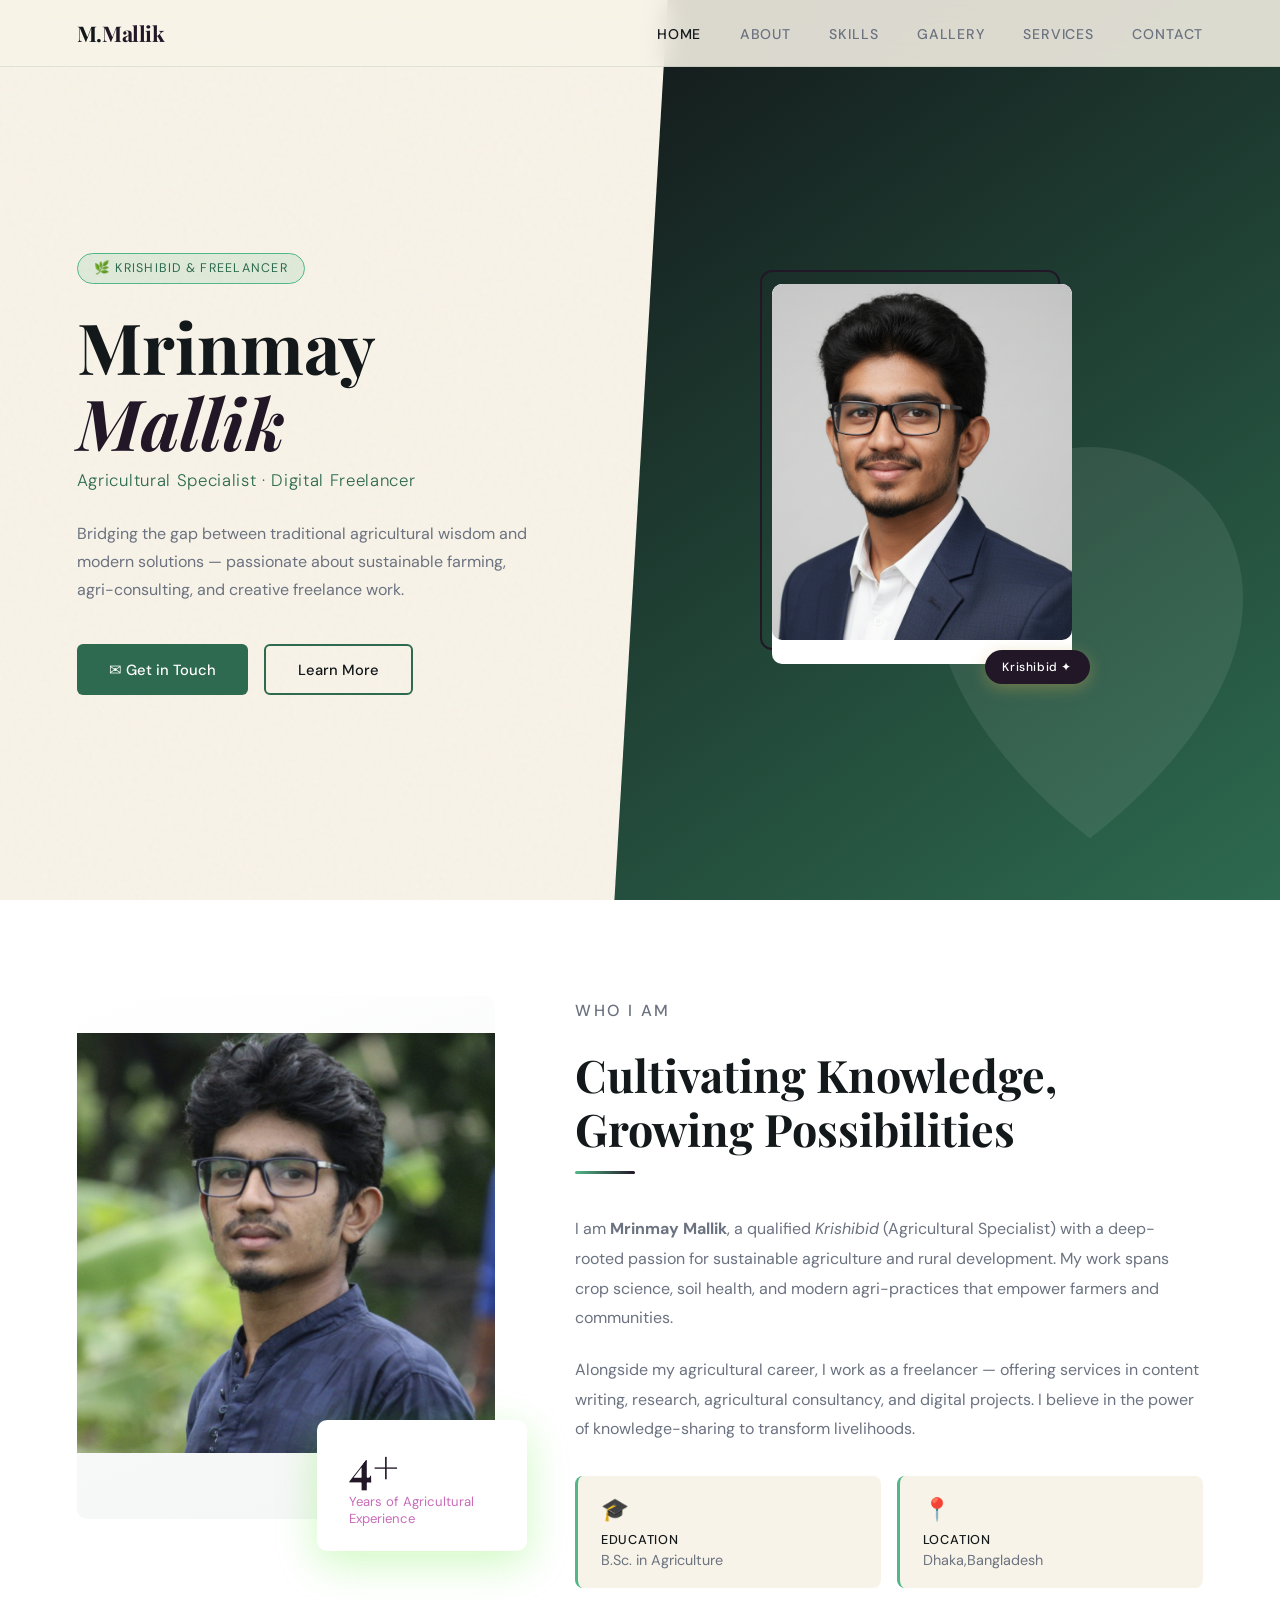
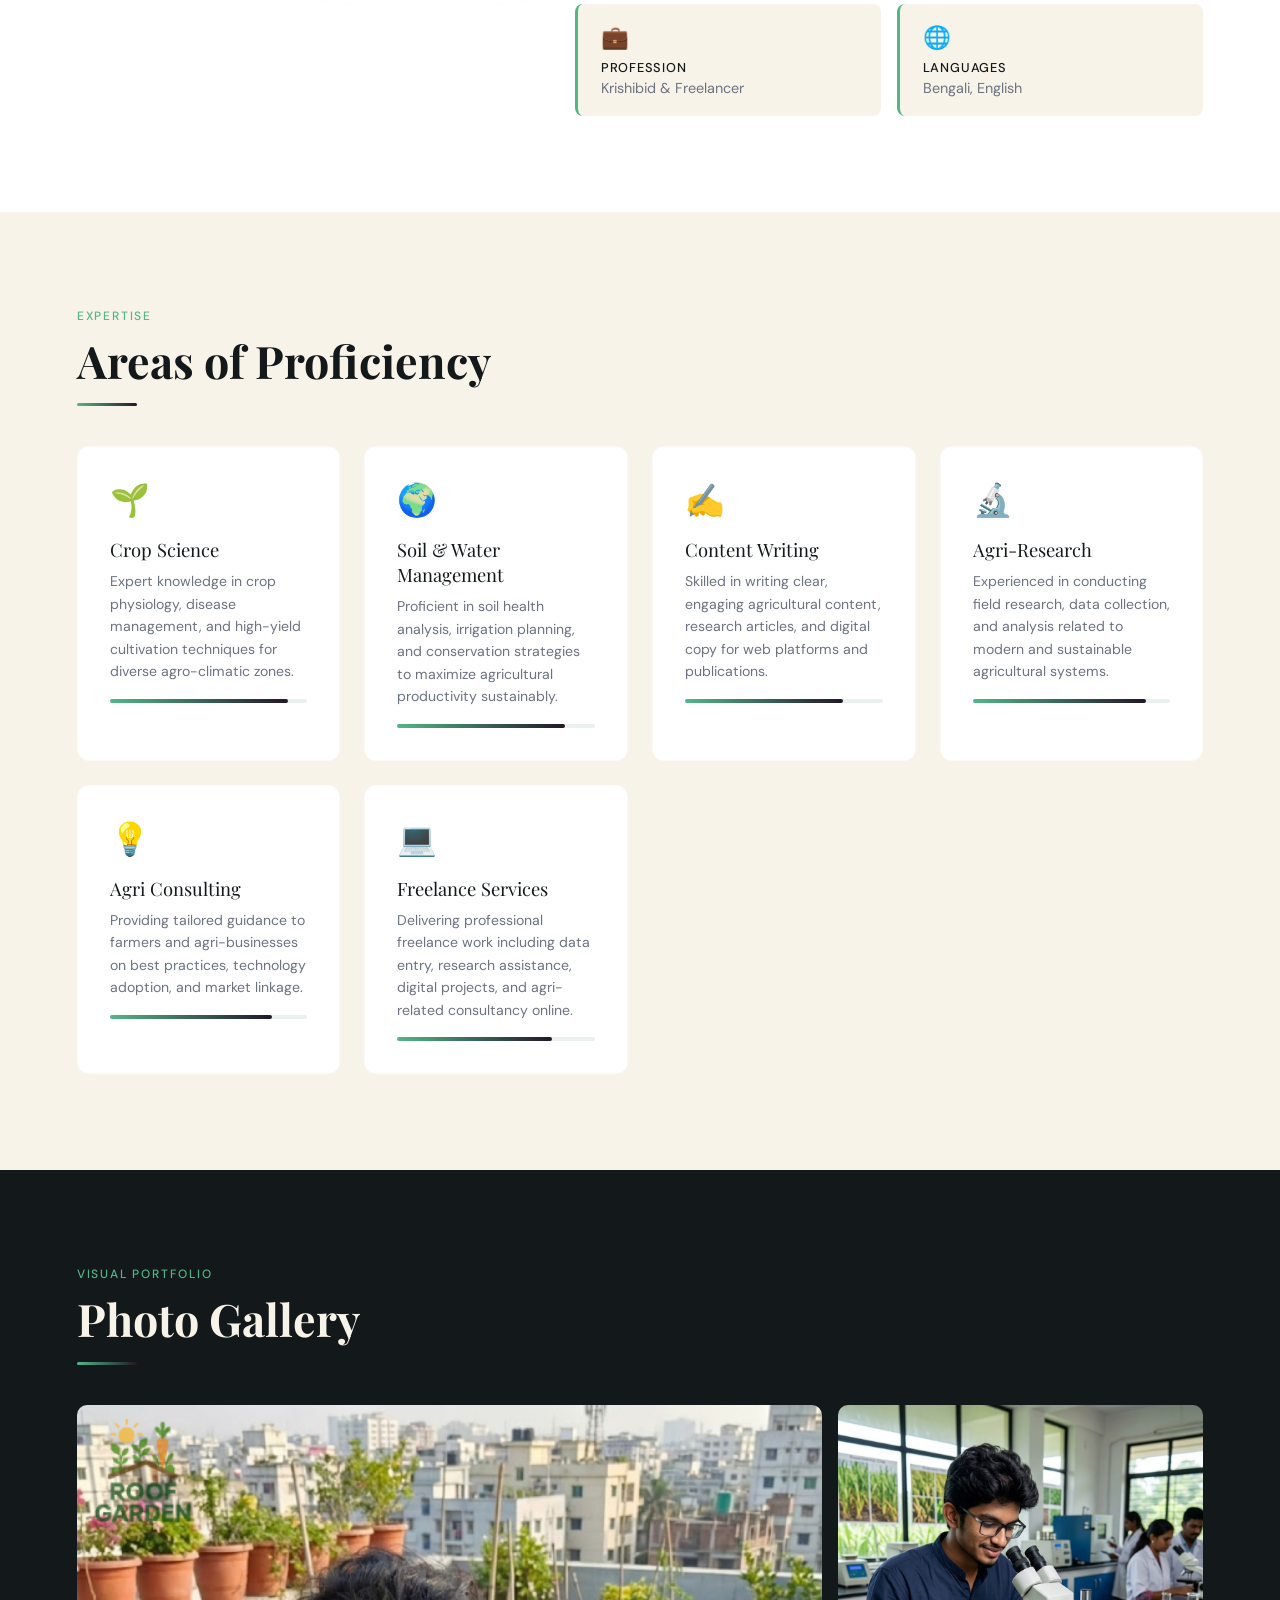
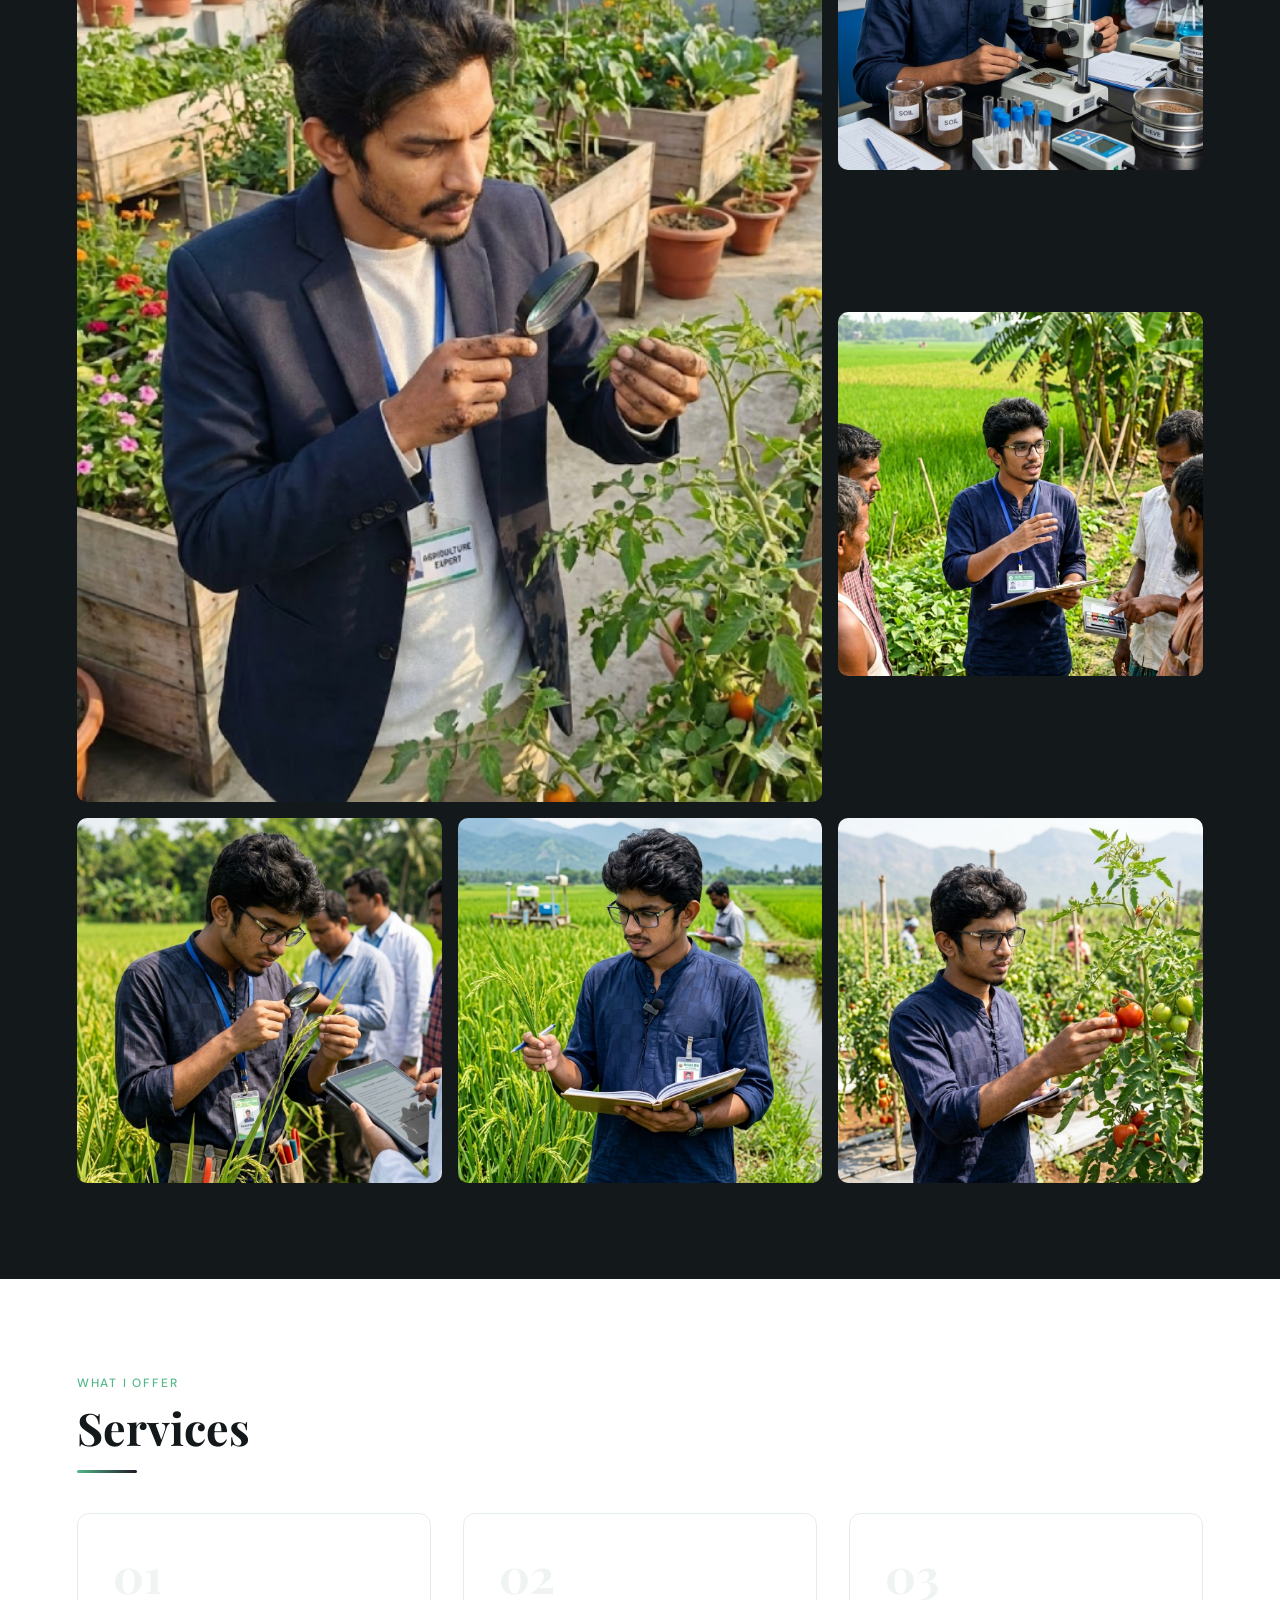
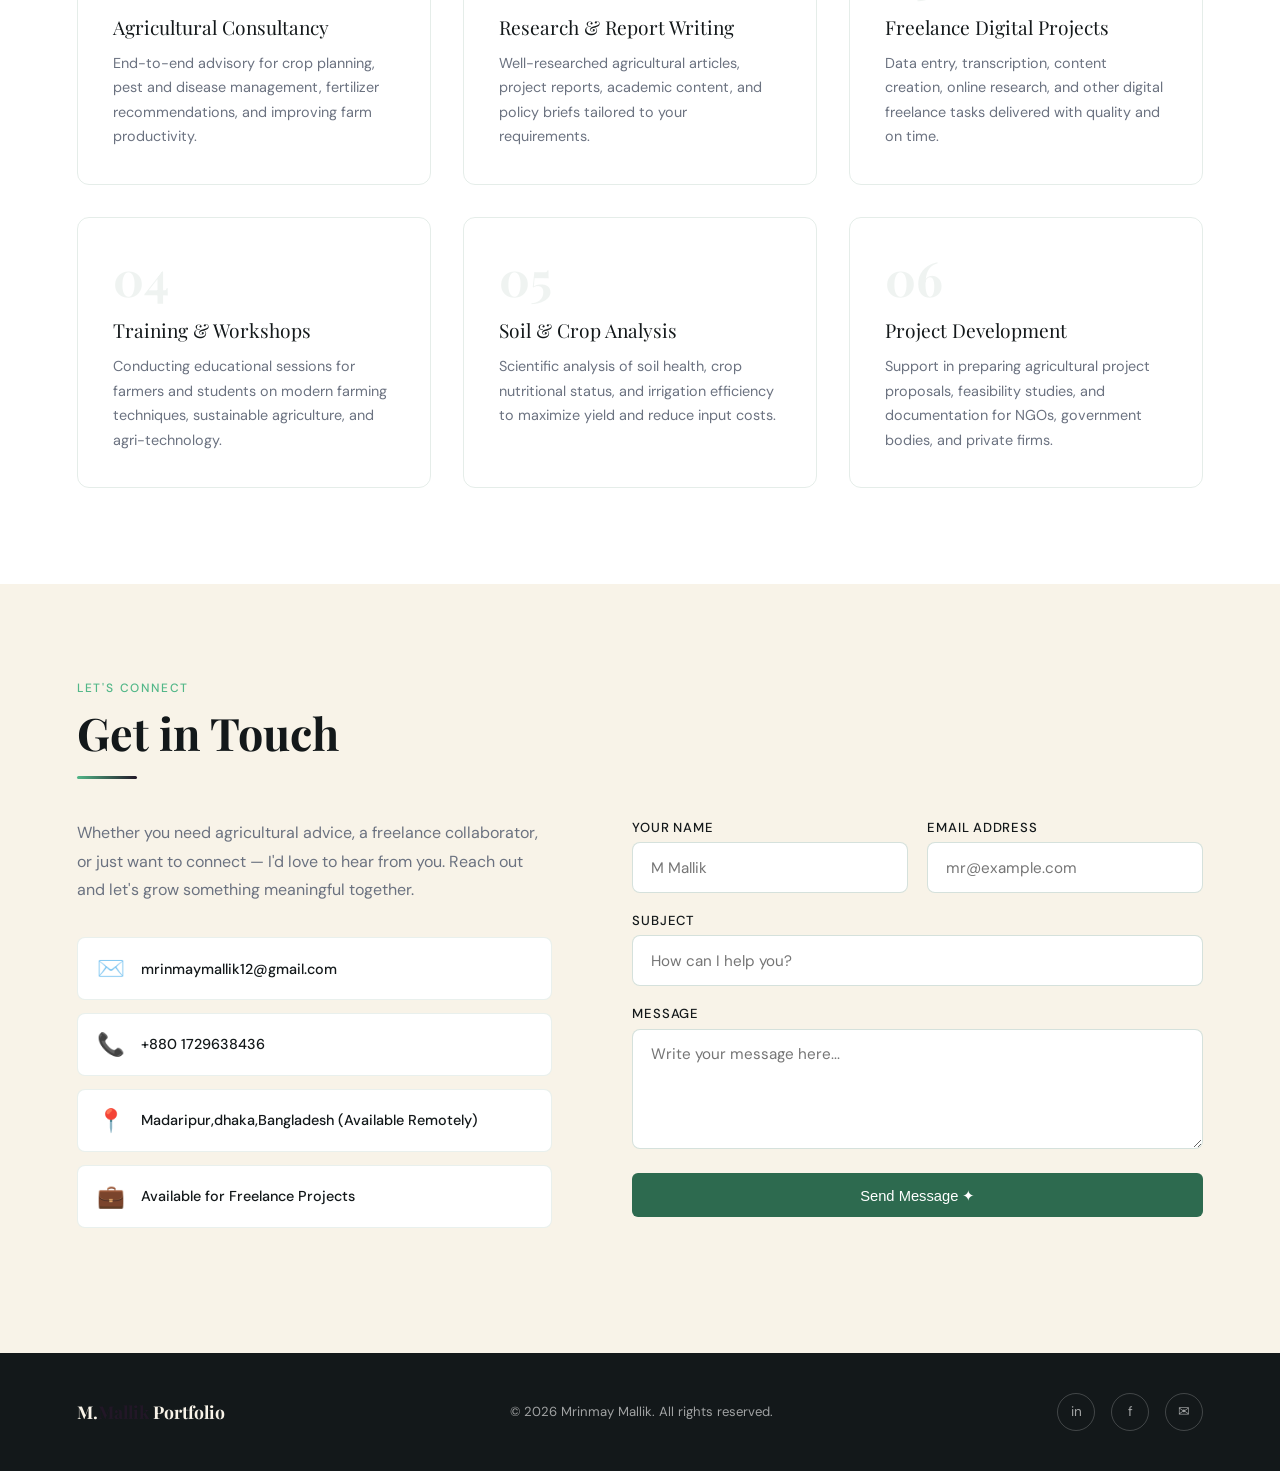
==== index.html @ f2aa1dc9 "Initial commit" ====
<!DOCTYPE html>
<html lang="en">
<head>
  <meta charset="UTF-8" />
  <meta name="viewport" content="width=device-width, initial-scale=1.0"/>
  <title>Mrinmay Mallik — Krishibid & Freelancer</title>
  <link href="https://fonts.googleapis.com/css2?family=Playfair+Display:ital,wght@0,400;0,700;1,400&family=DM+Sans:wght@300;400;500&display=swap" rel="stylesheet"/>
  <style>
    :root {
      --green-deep:   #13181a;
      --green-mid:    #2d6a4f;
      --green-light:  #52b788;
      --gold:         #221727;
      --cream:        #f8f3e8;
      --text-dark:    #1a1a1a;
      --text-muted:   #6b7280;
      --white:        #ffffff;
    }

    *, *::before, *::after { box-sizing: border-box; margin: 0; padding: 0; }

    html { scroll-behavior: smooth; }

    body {
      font-family: 'DM Sans', sans-serif;
      background: var(--cream);
      color: var(--text-dark);
      overflow-x: hidden;
    }

    /* ─── NOISE TEXTURE OVERLAY ─── */
    body::before {
      content: '';
      position: fixed; inset: 0;
      background-image: url("data:image/svg+xml,%3Csvg viewBox='0 0 200 200' xmlns='http://www.w3.org/2000/svg'%3E%3Cfilter id='n'%3E%3CfeTurbulence type='fractalNoise' baseFrequency='0.9' numOctaves='4' stitchTiles='stitch'/%3E%3C/filter%3E%3Crect width='100%25' height='100%25' filter='url(%23n)' opacity='0.04'/%3E%3C/svg%3E");
      pointer-events: none; z-index: 0;
    }

    /* ─── NAV ─── */
    nav {
      position: fixed; top: 0; left: 0; right: 0; z-index: 100;
      display: flex; justify-content: space-between; align-items: center;
      padding: 1.2rem 6%;
      background: rgba(248, 243, 232, 0.88);
      backdrop-filter: blur(12px);
      border-bottom: 1px solid rgba(45, 106, 79, 0.12);
      transition: box-shadow 0.3s;
    }
    nav.scrolled { box-shadow: 0 4px 30px rgba(0,0,0,0.07); }
    .nav-logo {
      font-family: 'Playfair Display', serif;
      font-size: 1.35rem; font-weight: 700;
      color: var(--green-deep);
      letter-spacing: -0.02em;
    }
    .nav-logo span { color: var(--gold); }
    .nav-links { display: flex; gap: 2.4rem; list-style: none; }
    .nav-links a {
      font-size: 0.88rem; font-weight: 500;
      color: var(--text-muted);
      text-decoration: none; letter-spacing: 0.06em; text-transform: uppercase;
      position: relative; transition: color 0.25s;
    }
    .nav-links a::after {
      content: ''; position: absolute; bottom: -4px; left: 0; width: 0; height: 2px;
      background: var(--green-light); transition: width 0.3s;
    }
    .nav-links a:hover { color: var(--green-deep); }
    .nav-links a:hover::after { width: 100%; }

    /* Hamburger */
    .hamburger { display: none; flex-direction: column; gap: 5px; cursor: pointer; }
    .hamburger span { display: block; width: 24px; height: 2px; background: var(--green-deep); transition: 0.3s; }
    .hamburger.open span:nth-child(1) { transform: translateY(7px) rotate(45deg); }
    .hamburger.open span:nth-child(2) { opacity: 0; }
    .hamburger.open span:nth-child(3) { transform: translateY(-7px) rotate(-45deg); }

    /* ─── HERO ─── */
    #hero {
      min-height: 100vh;
      display: grid; grid-template-columns: 1fr 1fr;
      align-items: center;
      padding: 8rem 6% 5rem;
      position: relative; overflow: hidden;
    }
    .hero-bg {
      position: absolute; right: 0; top: 0; bottom: 0; width: 52%;
      background: linear-gradient(145deg, var(--green-deep) 0%, var(--green-mid) 100%);
      clip-path: polygon(8% 0, 100% 0, 100% 100%, 0 100%);
      z-index: 0;
    }
    .hero-bg-leaf {
      position: absolute; right: 3%; bottom: 5%; width: 340px; opacity: 0.08;
    }
    .hero-content { position: relative; z-index: 1; }
    .hero-badge {
      display: inline-block;
      background: rgba(82, 183, 136, 0.15);
      border: 1px solid var(--green-light);
      color: var(--green-mid); font-size: 0.78rem;
      letter-spacing: 0.1em; text-transform: uppercase;
      padding: 0.4rem 1rem; border-radius: 100px; margin-bottom: 1.5rem;
    }
    .hero-name {
      font-family: 'Playfair Display', serif;
      font-size: clamp(3rem, 5.5vw, 5.2rem);
      line-height: 1.08; font-weight: 700;
      color: var(--green-deep); margin-bottom: 0.6rem;
    }
    .hero-name em { color: var(--gold); font-style: italic; }
    .hero-title {
      font-size: 1.05rem; font-weight: 300; letter-spacing: 0.04em;
      color: var(--green-mid); margin-bottom: 1.8rem;
    }
    .hero-desc {
      font-size: 1rem; color: var(--text-muted); line-height: 1.75;
      max-width: 460px; margin-bottom: 2.5rem;
    }
    .hero-cta {
      display: flex; gap: 1rem; flex-wrap: wrap;
    }
    .btn-primary {
      background: var(--green-mid); color: var(--white);
      padding: 0.85rem 2rem; border-radius: 6px;
      text-decoration: none; font-weight: 500; font-size: 0.92rem;
      border: none; cursor: pointer;
      transition: background 0.25s, transform 0.2s;
      display: inline-flex; align-items: center; gap: 0.5rem;
    }
    .btn-primary:hover { background: var(--green-deep); transform: translateY(-2px); }
    .btn-outline {
      background: transparent; color: var(--green-deep);
      padding: 0.85rem 2rem; border-radius: 6px;
      text-decoration: none; font-weight: 500; font-size: 0.92rem;
      border: 2px solid var(--green-mid); cursor: pointer;
      transition: all 0.25s;
      display: inline-flex; align-items: center; gap: 0.5rem;
    }
    .btn-outline:hover { background: var(--green-mid); color: white; transform: translateY(-2px); }

    /* Hero photo right side */
    .hero-photo-wrap {
      position: relative; z-index: 1;
      display: flex; justify-content: center; align-items: center;
    }
    .hero-photo-frame {
      width: 300px; height: 380px;
      position: relative;
  
    }
    .hero-photo-frame::before {
      content: '';
      position: absolute; top: -14px; left: -12px;
      width: 100%; height: 100%;
      border: 2px solid var(--gold); border-radius: 12px;
      z-index: 0;
    }
    .hero-photo-frame .photo-placeholder {
      width: 100%; height: 100%; border-radius: 10px;
      background: linear-gradient(160deg, #ffffff 0%, #ffffff 100%);
      position: relative; z-index: 1; overflow: hidden;
      display: flex; flex-direction: column;
      align-items: center; justify-content: flex-end;
      padding-bottom: 1.5rem;
     .photo-placeholder{
    overflow: hidden;
}
    }
    .photo-icon {
      font-size: 5.5rem; line-height: 1; margin-bottom: 0.5rem;
    }
    .photo-upload-hint {
      font-size: 0.78rem; color: hsla(216, 73%, 30%, 0.6);
      text-align: center; line-height: 1.5; padding: 0 1rem;
    }
    /* If user adds actual img tag inside .photo-placeholder */
    .hero-photo-frame .photo-placeholder img {
      position: absolute; inset: 0; width: 100%; height: 100%; object-fit: cover;
    }
    .hero-photo-label {
      position: absolute; bottom: -20px; right: -18px; z-index: 2;
      background: var(--gold); color: var(--white);
      font-size: 0.75rem; font-weight: 500; letter-spacing: 0.05em;
      padding: 0.55rem 1.1rem; border-radius: 100px;
      box-shadow: 0 4px 16px rgba(201,168,76,0.4);
    }

    /* ─── SECTION COMMON ─── */
    section { padding: 6rem 6%; position: relative; }
    .section-label {
      font-size: 0.75rem; letter-spacing: 0.15em; text-transform: uppercase;
      color: var(--green-light); font-weight: 500; margin-bottom: 0.6rem;
    }
    .section-title {
      font-family: 'Playfair Display', serif;
      font-size: clamp(2rem, 3.5vw, 2.8rem);
      color: var(--green-deep); line-height: 1.2; margin-bottom: 1rem;
    }
    .section-divider {
      width: 60px; height: 3px;
      background: linear-gradient(90deg, var(--green-light), var(--gold));
      border-radius: 2px; margin-bottom: 2.5rem;
    }

    /* ─── ABOUT ─── */
    #about { background: var(--white); }
    .about-grid {
      display: grid; grid-template-columns: 1fr 1.5fr;
      gap: 5rem; align-items: start;
    }
    .about-image-stack { position: relative; }
    .about-main-img {
      width: 100%; border-radius: 10px;
      background: linear-gradient(160deg, #ffffff 0%, #f4f5f5 100%);
      aspect-ratio: 4/5; overflow: hidden;
      display: flex; align-items: center; justify-content: center;
      font-size: 6rem;
    }
    .about-main-img img { width: 100%; height: 100%; object-fit: cover; }
    .about-accent-card 
    {
      position: absolute; bottom: -2rem; right: -2rem;
      background: var(--white); color: var(--white);
      padding: 1.5rem 2rem; border-radius: 10px;
      width: 210px;
      box-shadow: 0 12px 40px rgba(63, 236, 10, 0.25);
    }
    .accent-card-num {
      font-family: 'Playfair Display', serif;
      font-size: 2.8rem; font-weight: 700; color: var(--gold);
      line-height: 1;
    }
    .accent-card-text { font-size: 0.82rem; color: rgba(177, 46, 155, 0.7); margin-top: 0.3rem; }

    .about-text p {
      font-size: 1rem; line-height: 1.85; color: var(--text-muted);
      margin-bottom: 1.4rem;
    }
    .about-highlights {
      display: grid; grid-template-columns: 1fr 1fr;
      gap: 1rem; margin-top: 2rem;
    }
    .highlight-item {
      padding: 1.2rem 1.4rem;
      background: var(--cream); border-radius: 8px;
      border-left: 3px solid var(--green-light);
    }
    .highlight-icon { font-size: 1.4rem; margin-bottom: 0.4rem; }
    .highlight-label { font-size: 0.8rem; font-weight: 500; color: var(--green-deep); text-transform: uppercase; letter-spacing: 0.06em; }
    .highlight-val { font-size: 0.9rem; color: var(--text-muted); margin-top: 0.2rem; }

    /* ─── SKILLS ─── */
    #skills { background: var(--cream); }
    .skills-grid {
      display: grid; grid-template-columns: repeat(auto-fill, minmax(260px, 1fr));
      gap: 1.5rem; margin-top: 0.5rem;
    }
    .skill-card {
      background: var(--white); border-radius: 12px;
      padding: 2rem; border: 1px solid rgba(224, 216, 208, 0.1);
      transition: transform 0.3s, box-shadow 0.3s;
      cursor: default;
    }
    .skill-card:hover { transform: translateY(-6px); box-shadow: 0 16px 40px #a4aca81f; }
    .skill-icon { font-size: 2rem; margin-bottom: 1rem; }
    .skill-name { font-family: 'Playfair Display', serif; font-size: 1.15rem; color: var(--green-deep); margin-bottom: 0.5rem; }
    .skill-desc { font-size: 0.88rem; color: var(--text-muted); line-height: 1.6; }
    .skill-bar-wrap { margin-top: 1rem; height: 4px; background: rgba(45,106,79,0.1); border-radius: 2px; }
    .skill-bar { height: 100%; border-radius: 2px; background: linear-gradient(90deg, var(--green-light), var(--gold)); }

    /* ─── PHOTO GALLERY ─── */
    #gallery { background: var(--green-deep); }
    #gallery .section-label { color: var(--green-light); }
    #gallery .section-title { color: var(--cream); }
    .gallery-grid {
      display: grid;
      grid-template-columns: repeat(3, 1fr);
      grid-template-rows: auto;
      gap: 1rem;
    }
    .gallery-item {
      border-radius: 10px; overflow: hidden; position: relative;
      aspect-ratio: 1; cursor: pointer;
      background: rgba(245, 251, 253, 0.05);
      display: flex; align-items: center; justify-content: center;
      transition: transform 0.3s;
    }
    .gallery-item:hover { transform: scale(1.02); }
    .gallery-item:first-child { grid-column: 1 / 3; grid-row: 1 / 3; aspect-ratio: auto; min-height: 350px; }
    .gallery-item img { width: 100%; height: 100%; object-fit: cover; }
    .gallery-placeholder {
      display: flex; flex-direction: column;
      align-items: center; justify-content: center; gap: 0.5rem;
      font-size: 2rem; color: rgba(255,255,255,0.2);
      width: 100%; height: 100%; min-height: 140px;
    }
    .gallery-placeholder span { font-size: 0.75rem; letter-spacing: 0.08em; text-transform: uppercase; }
    .gallery-overlay {
      position: absolute; inset: 0;
      background: linear-gradient(to top, rgba(26,51,32,0.85) 0%, transparent 60%);
      opacity: 0; transition: opacity 0.3s;
      display: flex; align-items: flex-end; padding: 1.2rem;
      color: var(--cream); font-size: 0.85rem; font-weight: 500;
    }
    .gallery-item:hover .gallery-overlay { opacity: 1; }

    /* ─── SERVICES ─── */
    #services { background: var(--white); }
    .services-list { display: grid; grid-template-columns: repeat(auto-fill, minmax(300px, 1fr)); gap: 2rem; }
    .service-card {
      border: 1px solid rgba(45,106,79,0.12); border-radius: 12px; padding: 2.2rem;
      position: relative; overflow: hidden; transition: border-color 0.3s, transform 0.3s;
    }
    .service-card:hover { border-color: var(--green-light); transform: translateY(-4px); }
    .service-card::before {
      content: ''; position: absolute; top: 0; left: 0; width: 100%; height: 3px;
      background: linear-gradient(90deg, var(--green-light), var(--gold));
      transform: scaleX(0); transform-origin: left; transition: transform 0.3s;
    }
    .service-card:hover::before { transform: scaleX(1); }
    .service-num {
      font-family: 'Playfair Display', serif; font-size: 3rem; font-weight: 700;
      color: rgba(45,106,79,0.08); line-height: 1; margin-bottom: 1rem;
    }
    .service-title { font-family: 'Playfair Display', serif; font-size: 1.2rem; color: var(--green-deep); margin-bottom: 0.7rem; }
    .service-text { font-size: 0.9rem; color: var(--text-muted); line-height: 1.7; }

    /* ─── CONTACT ─── */
    #contact { background: var(--cream); }
    .contact-grid { display: grid; grid-template-columns: 1fr 1.2fr; gap: 5rem; }
    .contact-info p { font-size: 1rem; color: var(--text-muted); line-height: 1.8; margin-bottom: 2rem; }
    .contact-detail {
      display: flex; align-items: center; gap: 1rem;
      padding: 1rem 1.2rem; background: var(--white); border-radius: 8px;
      margin-bottom: 0.8rem; border: 1px solid rgba(45,106,79,0.1);
    }
    .contact-detail-icon { font-size: 1.4rem; flex-shrink: 0; }
    .contact-detail-text { font-size: 0.9rem; color: var(--green-deep); font-weight: 500; }

    .contact-form { display: flex; flex-direction: column; gap: 1.2rem; }
    .form-group label { font-size: 0.82rem; font-weight: 500; letter-spacing: 0.06em; text-transform: uppercase; color: var(--green-deep); display: block; margin-bottom: 0.4rem; }
    .form-group input,
    .form-group textarea {
      width: 100%; padding: 0.9rem 1.1rem;
      border: 1.5px solid rgba(45,106,79,0.2); border-radius: 8px;
      background: var(--white); font-family: 'DM Sans', sans-serif;
      font-size: 0.95rem; color: var(--text-dark);
      transition: border-color 0.25s, box-shadow 0.25s;
      outline: none;
    }
    .form-group input:focus,
    .form-group textarea:focus {
      border-color: var(--green-light);
      box-shadow: 0 0 0 3px rgba(82,183,136,0.15);
    }
    .form-group textarea { min-height: 120px; resize: vertical; }
    .form-row { display: grid; grid-template-columns: 1fr 1fr; gap: 1.2rem; }
    #form-status { font-size: 0.9rem; color: var(--green-mid); font-weight: 500; text-align: center; min-height: 1.4em; }

    /* ─── FOOTER ─── */
    footer {
      background: var(--green-deep); color: rgba(255,255,255,0.6);
      padding: 2.5rem 6%; display: flex; justify-content: space-between;
      align-items: center; flex-wrap: wrap; gap: 1rem;
    }
    footer .footer-brand {
      font-family: 'Playfair Display', serif; font-size: 1.1rem;
      color: var(--cream); font-weight: 700;
    }
    footer .footer-brand span { color: var(--gold); }
    footer .footer-text { font-size: 0.82rem; }
    .social-links { display: flex; gap: 1rem; }
    .social-links a {
      width: 38px; height: 38px; border-radius: 50%;
      border: 1px solid rgba(255,255,255,0.2);
      display: flex; align-items: center; justify-content: center;
      color: rgba(255,255,255,0.6); text-decoration: none; font-size: 0.85rem;
      transition: background 0.25s, color 0.25s;
    }
    .social-links a:hover { background: var(--green-light); color: white; }

    /* ─── SCROLL TO TOP ─── */
    #scrollTop {
      position: fixed; bottom: 2rem; right: 2rem;
      width: 44px; height: 44px; border-radius: 50%;
      background: var(--green-mid); color: white;
      border: none; cursor: pointer; font-size: 1.1rem;
      display: flex; align-items: center; justify-content: center;
      opacity: 0; transform: translateY(12px);
      transition: opacity 0.3s, transform 0.3s;
      box-shadow: 0 4px 16px rgba(45,106,79,0.3); z-index: 99;
    }
    #scrollTop.visible { opacity: 1; transform: translateY(0); }
    #scrollTop:hover { background: var(--green-deep); }

    /* ─── ANIMATIONS ─── */
    .reveal {
      opacity: 0; transform: translateY(28px);
      transition: opacity 0.7s ease, transform 0.7s ease;
    }
    .reveal.visible { opacity: 1; transform: none; }
    .reveal-delay-1 { transition-delay: 0.1s; }
    .reveal-delay-2 { transition-delay: 0.2s; }
    .reveal-delay-3 { transition-delay: 0.3s; }

    /* ─── RESPONSIVE ─── */
    @media (max-width: 900px) {
      #hero { grid-template-columns: 1fr; padding-top: 7rem; }
      .hero-bg { display: none; }
      .hero-photo-wrap { margin-top: 3rem; }
      .about-grid { grid-template-columns: 1fr; gap: 3rem; }
      .about-accent-card { right: 0; }
      .contact-grid { grid-template-columns: 1fr; gap: 3rem; }
      .gallery-grid { grid-template-columns: repeat(2, 1fr); }
      .gallery-item:first-child { grid-column: 1 / 3; }
      .nav-links {
        display: none; flex-direction: column; gap: 0;
        position: absolute; top: 100%; left: 0; right: 0;
        background: var(--cream); padding: 1rem 6%;
        border-bottom: 1px solid rgba(45,106,79,0.1);
      }
      .nav-links.open { display: flex; }
      .nav-links li { border-bottom: 1px solid rgba(45,106,79,0.07); }
      .nav-links a { display: block; padding: 0.8rem 0; }
      .hamburger { display: flex; }
      .form-row { grid-template-columns: 1fr; }
    }
    @media (max-width: 600px) {
      section { padding: 4rem 5%; }
      nav { padding: 1rem 5%; }
      .gallery-grid { grid-template-columns: 1fr; }
      .gallery-item:first-child { grid-column: 1; }
      .about-highlights { grid-template-columns: 1fr; }
    }
  </style>
</head>
<body>

  <!-- ─── NAVBAR ─── -->
  <nav id="navbar">
    <div class="nav-logo">M.<span>Mallik</span></div>
    <ul class="nav-links" id="navLinks">
      <li><a href="#hero">Home</a></li>
      <li><a href="#about">About</a></li>
      <li><a href="#skills">Skills</a></li>
      <li><a href="#gallery">Gallery</a></li>
      <li><a href="#services">Services</a></li>
      <li><a href="#contact">Contact</a></li>
    </ul>
    <div class="hamburger" id="hamburger">
      <span></span><span></span><span></span>
    </div>
  </nav>

  <!-- ─── HERO ─── -->
  <section id="hero">
    <div class="hero-bg">
      <!-- Decorative leaf SVG -->
      <svg class="hero-bg-leaf" viewBox="0 0 400 500" fill="none" xmlns="http://www.w3.org/2000/svg">
        <path d="M200 480 C200 480 20 350 20 200 C20 80 120 20 200 20 C280 20 380 80 380 200 C380 350 200 480 200 480Z" fill="white"/>
        <line x1="200" y1="480" x2="200" y2="20" stroke="white" stroke-width="3"/>
        <line x1="200" y1="200" x2="80" y2="100" stroke="white" stroke-width="1.5"/>
        <line x1="200" y1="280" x2="310" y2="180" stroke="white" stroke-width="1.5"/>
        <line x1="200" y1="350" x2="100" y2="260" stroke="white" stroke-width="1.5"/>
      </svg>
    </div>
    <div class="hero-content">
      <div class="hero-badge">🌿 Krishibid &amp; Freelancer</div>
      <h1 class="hero-name">Mrinmay<br/><em>Mallik</em></h1>
      <p class="hero-title">Agricultural Specialist · Digital Freelancer</p>
      <p class="hero-desc">Bridging the gap between traditional agricultural wisdom and modern solutions — passionate about sustainable farming, agri-consulting, and creative freelance work.</p>
      <div class="hero-cta">
        <a href="#contact" class="btn-primary">✉ Get in Touch</a>
        <a href="#about" class="btn-outline">Learn More</a>
      </div>
    </div>
    <div class="hero-photo-wrap">
      <div class="hero-photo-frame">
        <div class="photo-placeholder">
         <div class="photo-placeholder">
  <img src="images/profile.jpg" alt="Mrinmay Mallik">
</div>
          
        </div>
        <div class="hero-photo-label">Krishibid ✦</div>
      </div>
    </div>
  </section>

  <!-- ─── ABOUT ─── -->
  <section id="about">
    <div class="about-grid">
      <div class="about-image-stack reveal">
        <div class="about-main-img">
         <div class="photo-placeholder">
  <img src="images/about.jpg" alt="Mrinmay Mallik">
</div>
          
        </div>
        <div class="about-accent-card">
          <div class="accent-card-num">4+</div>
          <div class="accent-card-text">Years of Agricultural<br/>Experience</div>
        </div>
      </div>
      <div class="about-text">
        <p class="section-label reveal">Who I Am</p>
        <h2 class="section-title reveal reveal-delay-1">Cultivating Knowledge,<br/>Growing Possibilities</h2>
        <div class="section-divider reveal reveal-delay-2"></div>
        <p class="reveal reveal-delay-2">I am <strong>Mrinmay Mallik</strong>, a qualified <em>Krishibid</em> (Agricultural Specialist) with a deep-rooted passion for sustainable agriculture and rural development. My work spans crop science, soil health, and modern agri-practices that empower farmers and communities.</p>
        <p class="reveal reveal-delay-3">Alongside my agricultural career, I work as a freelancer — offering services in content writing, research, agricultural consultancy, and digital projects. I believe in the power of knowledge-sharing to transform livelihoods.</p>
        <div class="about-highlights reveal">
          <div class="highlight-item">
            <div class="highlight-icon">🎓</div>
            <div class="highlight-label">Education</div>
            <div class="highlight-val">B.Sc. in Agriculture</div>
          </div>
          <div class="highlight-item">
            <div class="highlight-icon">📍</div>
            <div class="highlight-label">Location</div>
            <div class="highlight-val">Dhaka,Bangladesh </div>
          </div>
          <div class="highlight-item">
            <div class="highlight-icon">💼</div>
            <div class="highlight-label">Profession</div>
            <div class="highlight-val">Krishibid & Freelancer</div>
          </div>
          <div class="highlight-item">
            <div class="highlight-icon">🌐</div>
            <div class="highlight-label">Languages</div>
            <div class="highlight-val">Bengali, English</div>
          </div>
        </div>
      </div>
    </div>
  </section>

  <!-- ─── SKILLS ─── -->
  <section id="skills">
    <p class="section-label reveal">Expertise</p>
    <h2 class="section-title reveal reveal-delay-1">Areas of Proficiency</h2>
    <div class="section-divider reveal reveal-delay-2"></div>
    <div class="skills-grid">
      <div class="skill-card reveal reveal-delay-1">
        <div class="skill-icon">🌱</div>
        <div class="skill-name">Crop Science</div>
        <div class="skill-desc">Expert knowledge in crop physiology, disease management, and high-yield cultivation techniques for diverse agro-climatic zones.</div>
        <div class="skill-bar-wrap"><div class="skill-bar" style="width:90%"></div></div>
      </div>
      <div class="skill-card reveal reveal-delay-2">
        <div class="skill-icon">🌍</div>
        <div class="skill-name">Soil & Water Management</div>
        <div class="skill-desc">Proficient in soil health analysis, irrigation planning, and conservation strategies to maximize agricultural productivity sustainably.</div>
        <div class="skill-bar-wrap"><div class="skill-bar" style="width:85%"></div></div>
      </div>
      <div class="skill-card reveal reveal-delay-3">
        <div class="skill-icon">✍️</div>
        <div class="skill-name">Content Writing</div>
        <div class="skill-desc">Skilled in writing clear, engaging agricultural content, research articles, and digital copy for web platforms and publications.</div>
        <div class="skill-bar-wrap"><div class="skill-bar" style="width:80%"></div></div>
      </div>
      <div class="skill-card reveal reveal-delay-1">
        <div class="skill-icon">🔬</div>
        <div class="skill-name">Agri-Research</div>
        <div class="skill-desc">Experienced in conducting field research, data collection, and analysis related to modern and sustainable agricultural systems.</div>
        <div class="skill-bar-wrap"><div class="skill-bar" style="width:88%"></div></div>
      </div>
      <div class="skill-card reveal reveal-delay-2">
        <div class="skill-icon">💡</div>
        <div class="skill-name">Agri Consulting</div>
        <div class="skill-desc">Providing tailored guidance to farmers and agri-businesses on best practices, technology adoption, and market linkage.</div>
        <div class="skill-bar-wrap"><div class="skill-bar" style="width:82%"></div></div>
      </div>
      <div class="skill-card reveal reveal-delay-3">
        <div class="skill-icon">💻</div>
        <div class="skill-name">Freelance Services</div>
        <div class="skill-desc">Delivering professional freelance work including data entry, research assistance, digital projects, and agri-related consultancy online.</div>
        <div class="skill-bar-wrap"><div class="skill-bar" style="width:78%"></div></div>
      </div>
    </div>
  </section>

  <!-- ─── PHOTO GALLERY ─── -->
  <section id="gallery">
    <p class="section-label reveal">Visual Portfolio</p>
    <h2 class="section-title reveal reveal-delay-1">Photo Gallery</h2>
    <div class="section-divider reveal reveal-delay-2"></div>
    <div class="gallery-grid">
      <div class="gallery-item reveal">
       <img src="images/field-work.jpg" alt="Field Work">
        <div class="gallery-overlay">Field Research & Crop Monitoring</div>
      </div>
      <div class="gallery-item reveal reveal-delay-1">
       <img src="images/lab-work.jpg" alt="Field Work">
        <div class="gallery-overlay">Soil Analysis Lab</div>
      </div>
      <div class="gallery-item reveal reveal-delay-2">
        <img src="images/farmer-consultation.jpg" alt="Field Work">
        <div class="gallery-overlay">Farmer Consultation</div>
      </div>
      <div class="gallery-item reveal reveal-delay-1">
        <img src="images/plant-health-assessment.jpg" alt="Field Work">
        <div class="gallery-overlay">Plant Health Assessment</div>
      </div>
      <div class="gallery-item reveal reveal-delay-2">
        <img src="images/agricultural-research.jpg" alt="Field Work">
        <div class="gallery-overlay">Agricultural Research</div>
      </div>
      <div class="gallery-item reveal reveal-delay-2">
        <img src="images/agricultural.jpg" alt="Field Work">
        <div class="gallery-overlay">Agricultural </div>
    </div>
    
  </section>

  <!-- ─── SERVICES ─── -->
  <section id="services">
    <p class="section-label reveal">What I Offer</p>
    <h2 class="section-title reveal reveal-delay-1">Services</h2>
    <div class="section-divider reveal reveal-delay-2"></div>
    <div class="services-list">
      <div class="service-card reveal reveal-delay-1">
        <div class="service-num">01</div>
        <div class="service-title">Agricultural Consultancy</div>
        <p class="service-text">End-to-end advisory for crop planning, pest and disease management, fertilizer recommendations, and improving farm productivity.</p>
      </div>
      <div class="service-card reveal reveal-delay-2">
        <div class="service-num">02</div>
        <div class="service-title">Research & Report Writing</div>
        <p class="service-text">Well-researched agricultural articles, project reports, academic content, and policy briefs tailored to your requirements.</p>
      </div>
      <div class="service-card reveal reveal-delay-3">
        <div class="service-num">03</div>
        <div class="service-title">Freelance Digital Projects</div>
        <p class="service-text">Data entry, transcription, content creation, online research, and other digital freelance tasks delivered with quality and on time.</p>
      </div>
      <div class="service-card reveal reveal-delay-1">
        <div class="service-num">04</div>
        <div class="service-title">Training & Workshops</div>
        <p class="service-text">Conducting educational sessions for farmers and students on modern farming techniques, sustainable agriculture, and agri-technology.</p>
      </div>
      <div class="service-card reveal reveal-delay-2">
        <div class="service-num">05</div>
        <div class="service-title">Soil & Crop Analysis</div>
        <p class="service-text">Scientific analysis of soil health, crop nutritional status, and irrigation efficiency to maximize yield and reduce input costs.</p>
      </div>
      <div class="service-card reveal reveal-delay-3">
        <div class="service-num">06</div>
        <div class="service-title">Project Development</div>
        <p class="service-text">Support in preparing agricultural project proposals, feasibility studies, and documentation for NGOs, government bodies, and private firms.</p>
      </div>
    </div>
  </section>

  <!-- ─── CONTACT ─── -->
  <section id="contact">
    <p class="section-label reveal">Let's Connect</p>
    <h2 class="section-title reveal reveal-delay-1">Get in Touch</h2>
    <div class="section-divider reveal reveal-delay-2"></div>
    <div class="contact-grid">
      <div class="contact-info reveal">
        <p>Whether you need agricultural advice, a freelance collaborator, or just want to connect — I'd love to hear from you. Reach out and let's grow something meaningful together.</p>
        <div class="contact-detail">
          <div class="contact-detail-icon">✉️</div>
          <div class="contact-detail-text">mrinmaymallik12@gmail.com</div>
        </div>
        <div class="contact-detail">
          <div class="contact-detail-icon">📞</div>
          <div class="contact-detail-text">+880 1729638436</div>
        </div>
        <div class="contact-detail">
          <div class="contact-detail-icon">📍</div>
          <div class="contact-detail-text">Madaripur,dhaka,Bangladesh (Available Remotely)</div>
        </div>
        <div class="contact-detail">
          <div class="contact-detail-icon">💼</div>
          <div class="contact-detail-text">Available for Freelance Projects</div>
        </div>
      </div>
      <div class="reveal reveal-delay-2">
        <div class="contact-form" id="contactForm">
          <div class="form-row">
            <div class="form-group">
              <label>Your Name</label>
              <input type="text" id="fname" placeholder="M Mallik" />
            </div>
            <div class="form-group">
              <label>Email Address</label>
              <input type="email" id="femail" placeholder="mr@example.com" />
            </div>
          </div>
          <div class="form-group">
            <label>Subject</label>
            <input type="text" id="fsubject" placeholder="How can I help you?" />
          </div>
          <div class="form-group">
            <label>Message</label>
            <textarea id="fmessage" placeholder="Write your message here..."></textarea>
          </div>
          <button class="btn-primary" onclick="submitForm()" style="width:100%; justify-content:center;">Send Message ✦</button>
          <p id="form-status"></p>
        </div>
      </div>
    </div>
  </section>

  <!-- ─── FOOTER ─── -->
  <footer>
    <div class="footer-brand">M.<span>Mallik</span> Portfolio</div>
    <p class="footer-text">© 2026 Mrinmay Mallik. All rights reserved.</p>
    <div class="social-links">
      <a href="#" title="LinkedIn">in</a>
      <a href="#" title="Facebook">f</a>
      <a href="#" title="Email">✉</a>
    </div>
  </footer>

  <!-- Scroll to top button -->
  <button id="scrollTop" onclick="window.scrollTo({top:0,behavior:'smooth'})" title="Back to top">↑</button>

  <script>
    // ─── NAV SCROLL EFFECT ───
    const navbar = document.getElementById('navbar');
    const scrollTopBtn = document.getElementById('scrollTop');
    window.addEventListener('scroll', () => {
      navbar.classList.toggle('scrolled', window.scrollY > 40);
      scrollTopBtn.classList.toggle('visible', window.scrollY > 400);
    });

    // ─── HAMBURGER MENU ───
    const hamburger = document.getElementById('hamburger');
    const navLinks = document.getElementById('navLinks');
    hamburger.addEventListener('click', () => {
      hamburger.classList.toggle('open');
      navLinks.classList.toggle('open');
    });
    navLinks.querySelectorAll('a').forEach(a => {
      a.addEventListener('click', () => {
        hamburger.classList.remove('open');
        navLinks.classList.remove('open');
      });
    });

    // ─── SCROLL REVEAL ───
    const revealEls = document.querySelectorAll('.reveal');
    const observer = new IntersectionObserver((entries) => {
      entries.forEach(e => {
        if (e.isIntersecting) {
          e.target.classList.add('visible');
          observer.unobserve(e.target);
        }
      });
    }, { threshold: 0.12 });
    revealEls.forEach(el => observer.observe(el));

    // ─── SKILL BAR ANIMATION ───
    const skillBars = document.querySelectorAll('.skill-bar');
    const barObserver = new IntersectionObserver((entries) => {
      entries.forEach(e => {
        if (e.isIntersecting) {
          const bar = e.target;
          const target = bar.style.width;
          bar.style.width = '0';
          setTimeout(() => { bar.style.transition = 'width 1s ease'; bar.style.width = target; }, 200);
          barObserver.unobserve(bar);
        }
      });
    }, { threshold: 0.5 });
    skillBars.forEach(b => barObserver.observe(b));

    // ─── CONTACT FORM ───
    function submitForm() {
      const name    = document.getElementById('fname').value.trim();
      const email   = document.getElementById('femail').value.trim();
      const subject = document.getElementById('fsubject').value.trim();
      const message = document.getElementById('fmessage').value.trim();
      const status  = document.getElementById('form-status');
      if (!name || !email || !message) {
        status.style.color = '#c9453d';
        status.textContent = '⚠ Please fill in all required fields.';
        return;
      }
      if (!/^[^\s@]+@[^\s@]+\.[^\s@]+$/.test(email)) {
        status.style.color = '#c9453d';
        status.textContent = '⚠ Please enter a valid email address.';
        return;
      }
      status.style.color = 'var(--green-mid)';
      status.textContent = '✓ Thank you! Your message has been sent. I will reply shortly.';
      document.getElementById('fname').value = '';
      document.getElementById('femail').value = '';
      document.getElementById('fsubject').value = '';
      document.getElementById('fmessage').value = '';
      setTimeout(() => { status.textContent = ''; }, 5000);
    }

    // ─── ACTIVE NAV LINK ON SCROLL ───
    const sections = document.querySelectorAll('section[id]');
    const navAnchors = document.querySelectorAll('.nav-links a');
    window.addEventListener('scroll', () => {
      let current = '';
      sections.forEach(sec => {
        if (window.scrollY >= sec.offsetTop - 120) current = sec.getAttribute('id');
      });
      navAnchors.forEach(a => {
        a.style.color = a.getAttribute('href') === '#' + current ? 'var(--green-deep)' : '';
      });
    });
  </script>
</body>
</html>
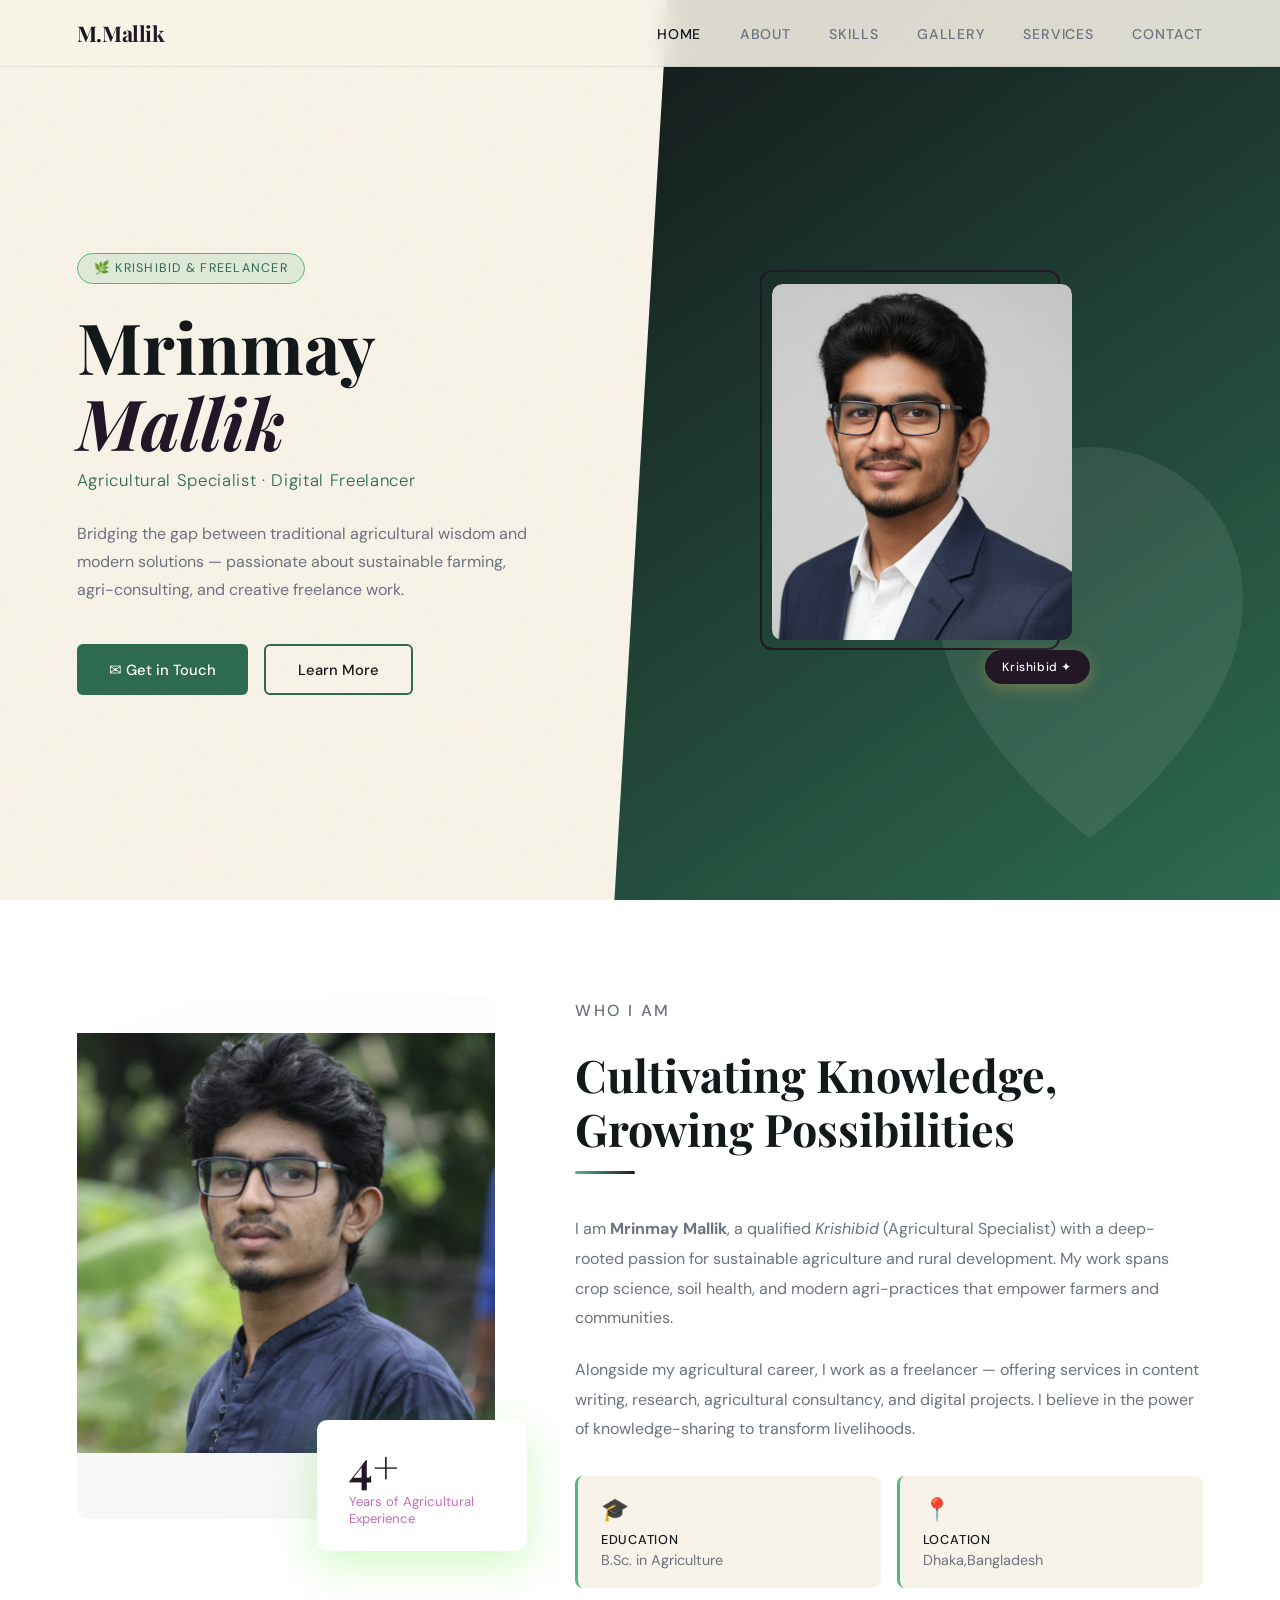
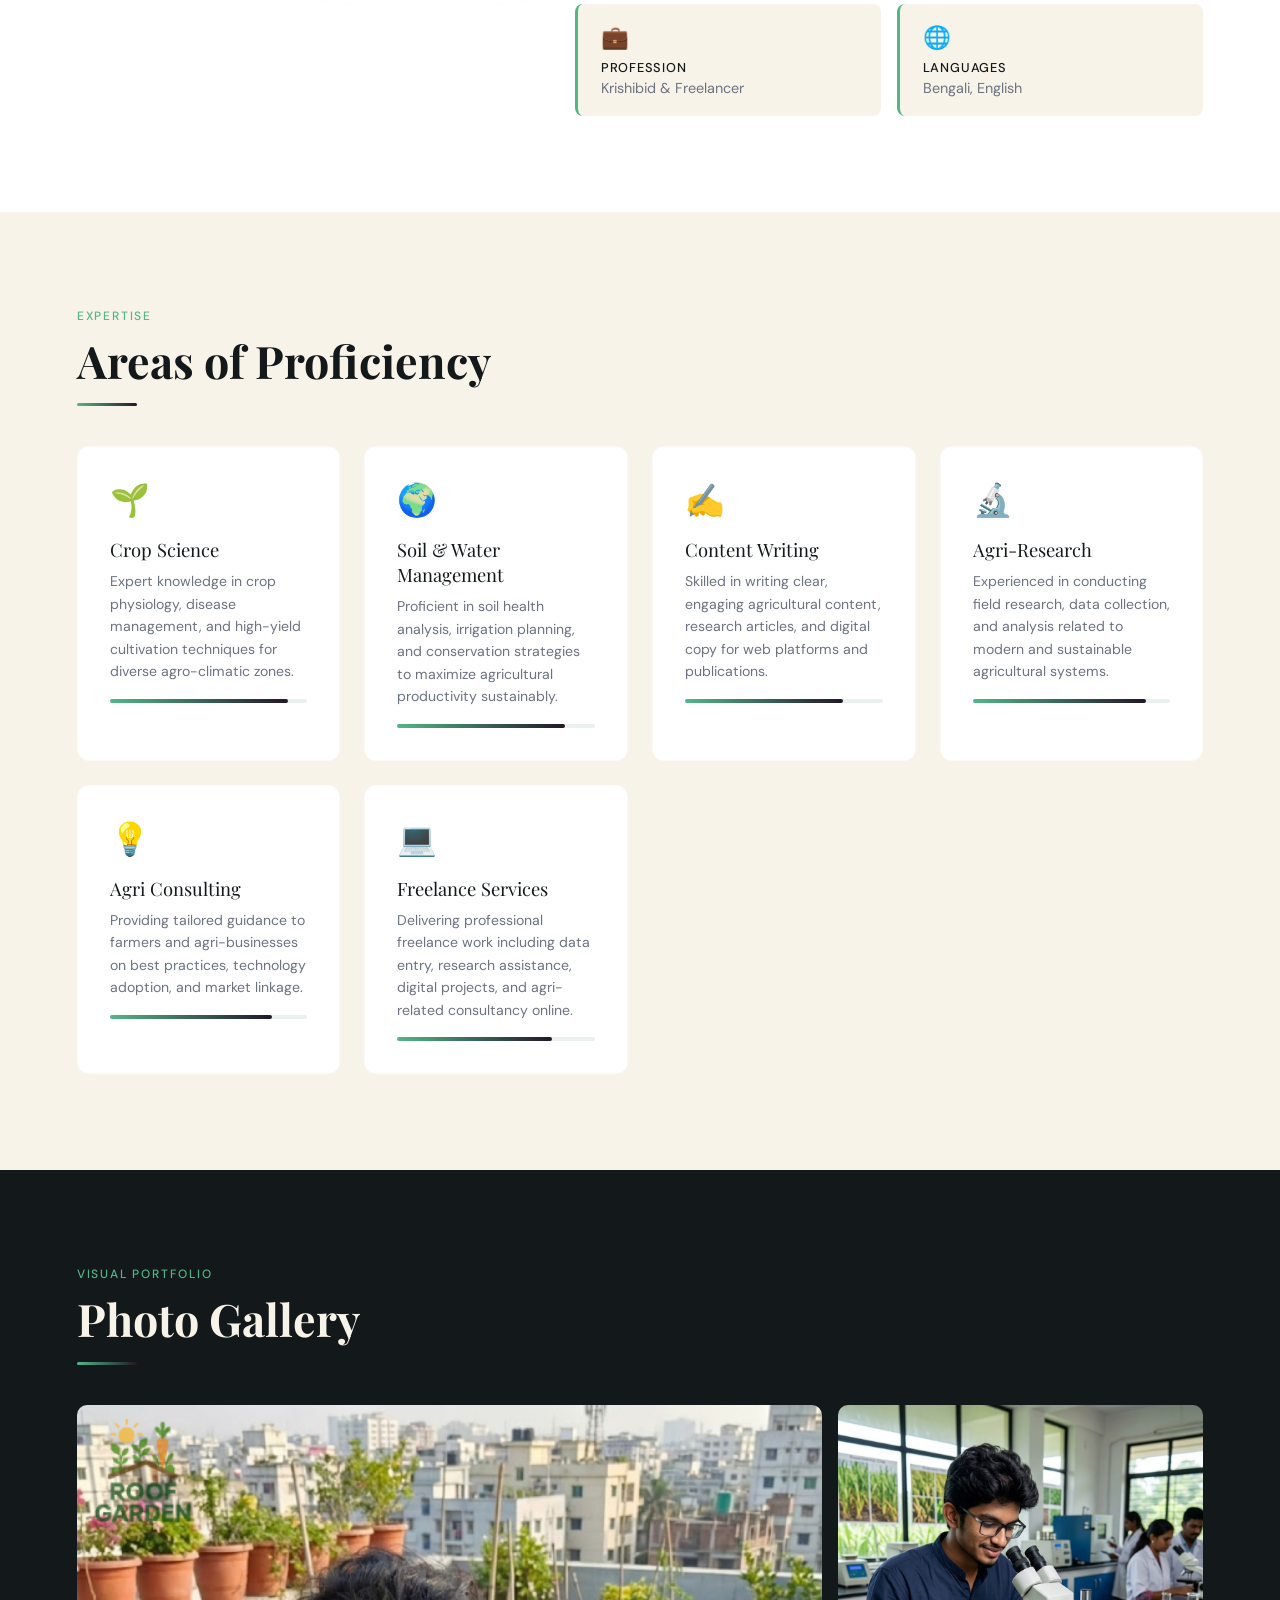
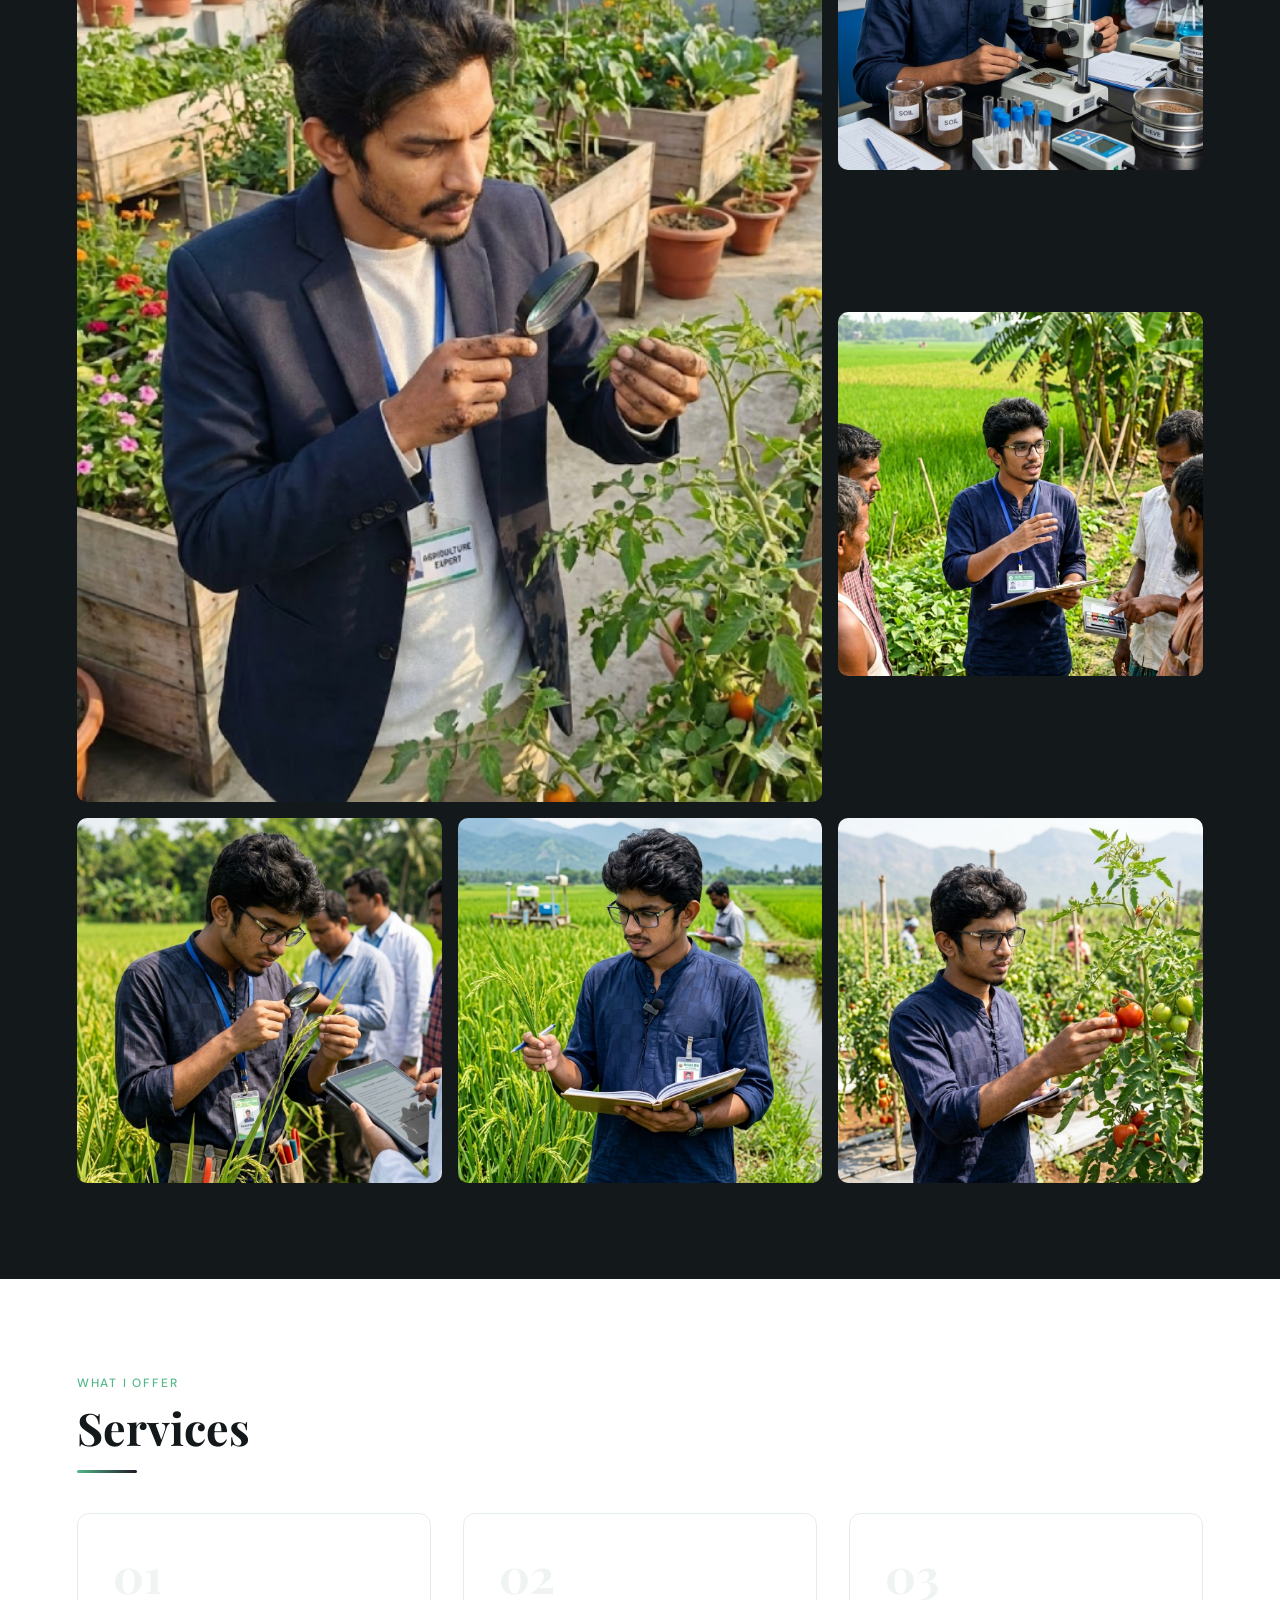
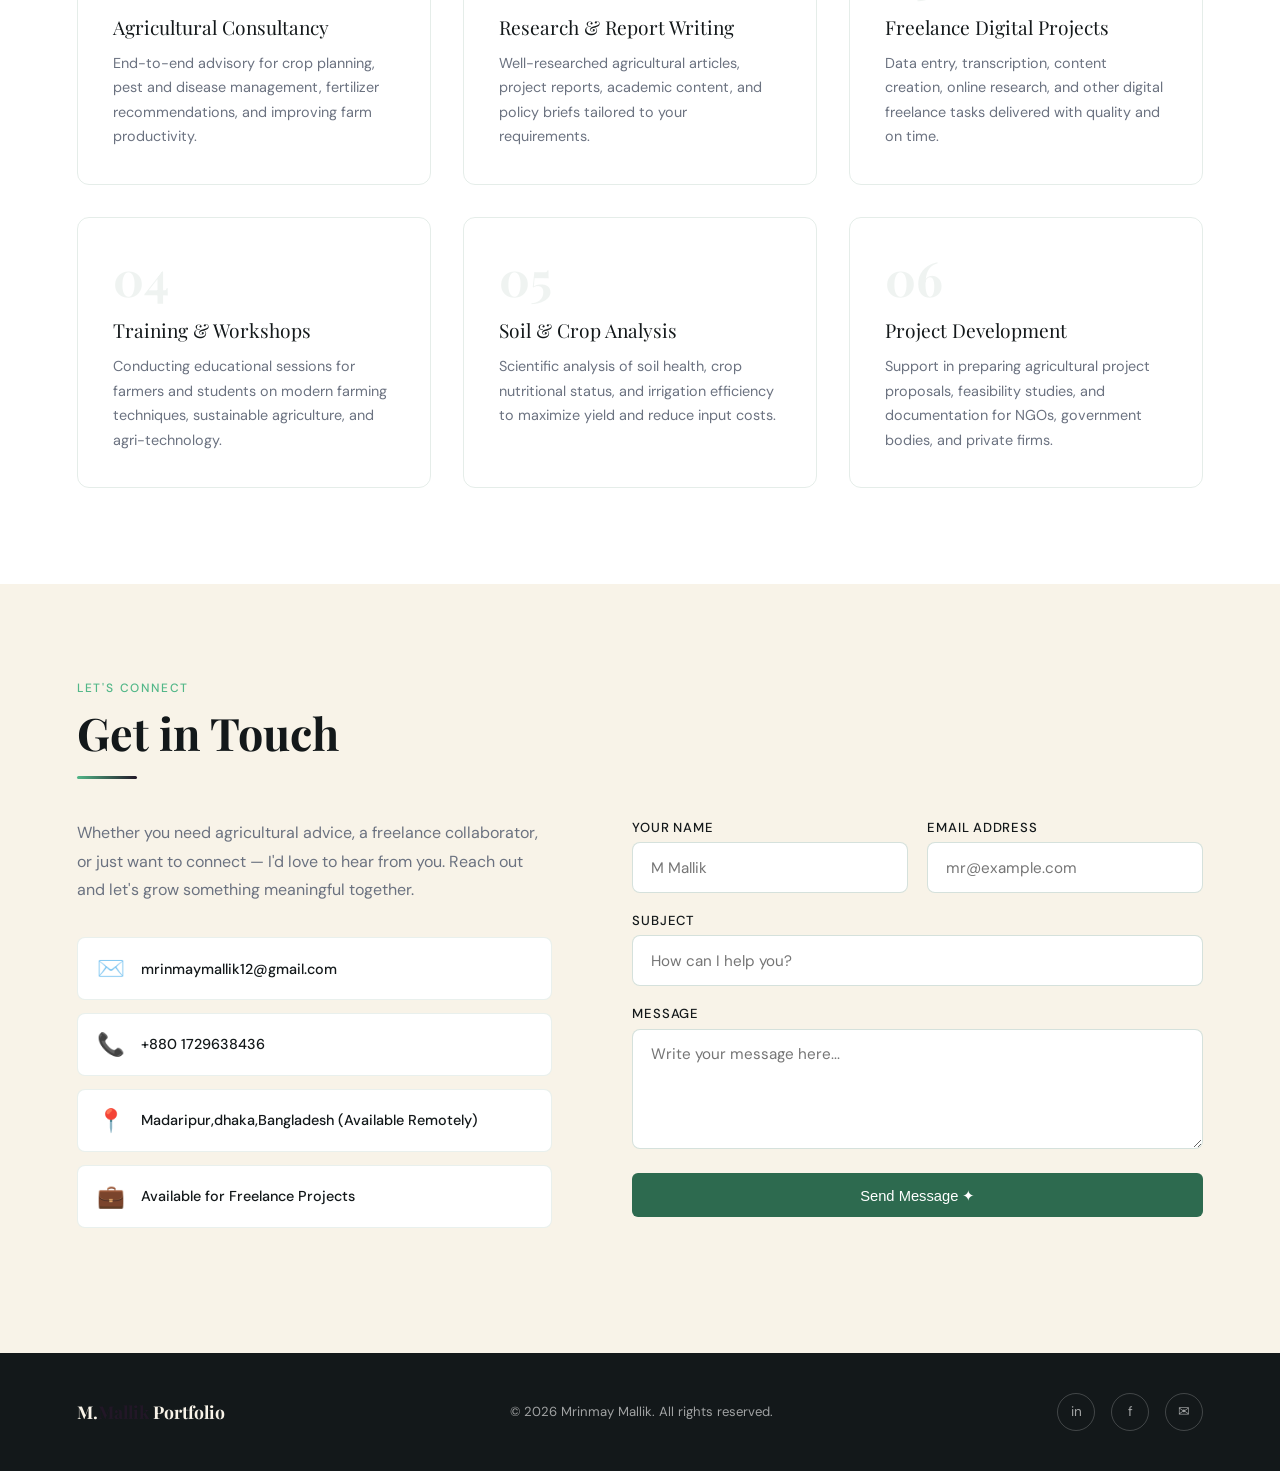
==== commit 4058d031: "Remove hero image white background" ====
--- a/index.html
+++ b/index.html
@@ -157,14 +157,11 @@
     }
     .hero-photo-frame .photo-placeholder {
       width: 100%; height: 100%; border-radius: 10px;
-      background: linear-gradient(160deg, #ffffff 0%, #ffffff 100%);
+      background: transparent;
       position: relative; z-index: 1; overflow: hidden;
       display: flex; flex-direction: column;
       align-items: center; justify-content: flex-end;
       padding-bottom: 1.5rem;
-     .photo-placeholder{
-    overflow: hidden;
-}
     }
     .photo-icon {
       font-size: 5.5rem; line-height: 1; margin-bottom: 0.5rem;
